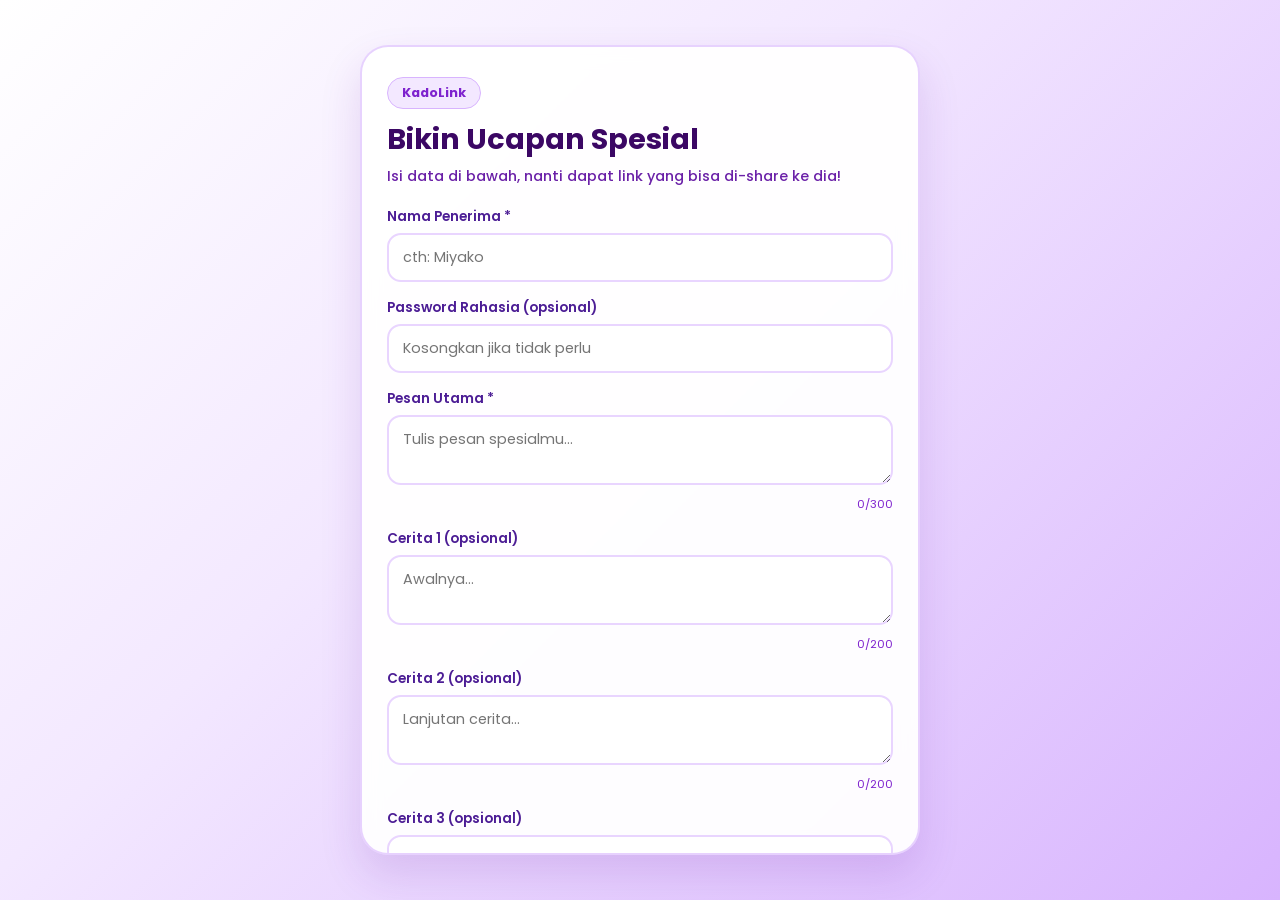
==== index.html @ b810e6c4 "Add initial HTML and CSS files for KadoLink application" ====
<!DOCTYPE html>
<html lang="id">
<head>
    <meta charset="UTF-8">
    <meta name="viewport" content="width=device-width, initial-scale=1.0">
    <title>KadoLink - Buat Ucapan Spesial ✨</title>
    <link rel="icon" href="data:;base64,iVBORw0KGgo=">
    <link rel="preconnect" href="https://fonts.googleapis.com">
    <link rel="preconnect" href="https://fonts.gstatic.com" crossorigin>
    <link href="https://fonts.googleapis.com/css2?family=Poppins:wght@300;400;500;600;700&display=swap" rel="stylesheet">
    <link rel="stylesheet" href="form.css">
</head>
<body>

    <!-- Efek hati jatuh -->
    <div id="hearts"></div>

    <div class="form-card">
        <span class="badge"> KadoLink</span>
        <h1>Bikin Ucapan Spesial</h1>
        <p class="subtitle">Isi data di bawah, nanti dapat link yang bisa di-share ke dia!</p>

        <form id="ucapanForm">
            <div class="form-group">
                <label>Nama Penerima *</label>
                <input type="text" id="nama" placeholder="cth: Miyako" required>
            </div>

            <div class="form-group">
                <label>Password Rahasia (opsional)</label>
                <input type="text" id="password" placeholder="Kosongkan jika tidak perlu">
            </div>

            <div class="form-group">
                <label>Pesan Utama *</label>
                <textarea id="pesan" placeholder="Tulis pesan spesialmu..." required maxlength="300" oninput="updateCounter('pesan','counterPesan')"></textarea>
                <small id="counterPesan" class="char-counter">0/300</small>
            </div>

            <div class="form-group">
                <label>Cerita 1 (opsional)</label>
                <textarea id="cerita1" placeholder="Awalnya..." maxlength="200" oninput="updateCounter('cerita1','counterCerita1')"></textarea>
                <small id="counterCerita1" class="char-counter">0/200</small>
            </div>

            <div class="form-group">
                <label>Cerita 2 (opsional)</label>
                <textarea id="cerita2" placeholder="Lanjutan cerita..." maxlength="200" oninput="updateCounter('cerita2','counterCerita2')"></textarea>
                <small id="counterCerita2" class="char-counter">0/200</small>
            </div>

            <div class="form-group">
                <label>Cerita 3 (opsional)</label>
                <textarea id="cerita3" placeholder="Penutup cerita..." maxlength="200" oninput="updateCounter('cerita3','counterCerita3')"></textarea>
                <small id="counterCerita3" class="char-counter">0/200</small>
            </div>

            <div class="form-group">
                <label>Quote Singkat (opsional)</label>
                <input type="text" id="quote" placeholder="cth: You're super special!" maxlength="100">
            </div>

            <div class="form-group">
                <label>Ucapan Final (opsional)</label>
                <textarea id="finalWish" placeholder="Harapan terakhirmu..." maxlength="200" oninput="updateCounter('finalWish','counterFinalWish')"></textarea>
                <small id="counterFinalWish" class="char-counter">0/200</small>
            </div>

            <div class="form-group">
                <label>URL Foto 1 (opsional)</label>
                <input type="url" id="foto1" placeholder="https://...">
            </div>

            <div class="form-group">
                <label>URL Foto 2 (opsional)</label>
                <input type="url" id="foto2" placeholder="https://...">
            </div>

            <div class="form-group">
                <label>URL Foto 3 (opsional)</label>
                <input type="url" id="foto3" placeholder="https://...">
                <a href="https://phototourl.com/id" target="_blank" style="display: inline-block; margin-top: 6px; color: #7e22ce; font-size: 0.75rem; text-decoration: underline;">📸 Upload foto jadi link di sini</a>
            </div>

            <div class="form-group">
                <label>URL Musik (opsional)</label>
                <input type="url" id="musik" placeholder="https://... (format mp3/wav)">
                <a href="https://www.mp3tourl.com/" target="_blank" style="display: inline-block; margin-top: 6px; color: #7e22ce; font-size: 0.75rem; text-decoration: underline;">🎶 Upload MP3 jadi link di sini</a>
            </div>

            <button type="submit" class="btn-primary">Buat Link Ucapan</button>
        </form>

        <!-- Hasil Link -->
        <div class="result-box" id="resultBox">
            <h3>Link Ucapan Kamu Sudah Jadi!</h3>
            <p class="hint">Salin link di bawah ini:</p>
            <textarea class="link-display" id="longLink" readonly></textarea>
            <button class="btn-copy" onclick="copyLink()">Copy Link Panjang</button>

            <div class="action-buttons">
                <button class="action-btn btn-shortlink" onclick="openTinyURL()">
                    🔗 Buka TinyURL (Buat Shortlink)
                </button>
                <p class="hint">Paste link panjang di TinyURL, klik "Shorten", dapat link pendek siap share.</p>

                <button class="action-btn btn-loveloom" onclick="openLoveloom()">
                    📱 Buka Loveloom (Buat QR Code)
                </button>
                <p class="hint">Paste link (atau shortlink) di Loveloom, generate QR, unduh gambarnya.</p>
            </div>
        </div>

        <footer class="footer-note">
            Made with ❤️ by <strong>KadoLink</strong>
        </footer>
    </div>

    <script>
        // Efek hati jatuh
        function createHeart() {
            const heart = document.createElement('div');
            heart.classList.add('heart');
            const icons = ['💜', '✨', '💖', '🌸'];
            heart.innerHTML = icons[Math.floor(Math.random() * icons.length)];
            heart.style.left = Math.random() * 100 + 'vw';
            heart.style.animationDuration = Math.random() * 3 + 2 + 's';
            heart.style.opacity = Math.random() * 0.7 + 0.3;
            heart.style.fontSize = Math.random() * 12 + 12 + 'px';
            document.body.appendChild(heart);
            setTimeout(() => { heart.remove(); }, 5000);
        }
        setInterval(createHeart, 300);

        // Update counter karakter
        function updateCounter(fieldId, counterId) {
            const field = document.getElementById(fieldId);
            const counter = document.getElementById(counterId);
            if (field && counter) {
                const max = field.maxLength;
                counter.textContent = `${field.value.length}/${max}`;
            }
        }

        // Handle form submit
        document.getElementById('ucapanForm').addEventListener('submit', function(e) {
            e.preventDefault();

            const data = {
                nama: document.getElementById('nama').value.trim(),
                password: document.getElementById('password').value.trim(),
                pesan: document.getElementById('pesan').value.trim(),
                cerita1: document.getElementById('cerita1').value.trim(),
                cerita2: document.getElementById('cerita2').value.trim(),
                cerita3: document.getElementById('cerita3').value.trim(),
                quote: document.getElementById('quote').value.trim(),
                finalWish: document.getElementById('finalWish').value.trim(),
                foto1: document.getElementById('foto1').value.trim(),
                foto2: document.getElementById('foto2').value.trim(),
                foto3: document.getElementById('foto3').value.trim(),
                musik: document.getElementById('musik').value.trim()
            };

            const params = new URLSearchParams();
            Object.keys(data).forEach(key => {
                if (data[key]) {
                    params.append(key, data[key]);
                }
            });

            const baseUrl = new URL('ucapan.html', window.location.href).href;
            const longUrl = baseUrl + '?' + params.toString();

            document.getElementById('longLink').value = longUrl;
            document.getElementById('resultBox').classList.add('show');
            document.getElementById('resultBox').scrollIntoView({ behavior: 'smooth' });
        });

        // Copy link
        function copyLink() {
            const link = document.getElementById('longLink');
            link.select();
            link.setSelectionRange(0, 99999);
            navigator.clipboard.writeText(link.value).then(() => {
                alert('Link panjang tersalin!');
            }).catch(() => {
                document.execCommand('copy');
                alert('Link tersalin!');
            });
        }

        // Buka TinyURL
        function openTinyURL() {
            window.open('https://tinyurl.com/app', '_blank');
        }

        // Buka Loveloom (sudah diganti ke love.tsonit.com)
        function openLoveloom() {
            window.open('https://love.tsonit.com/create-qrcode', '_blank');
        }
    </script>
</body>
</html>
---- form.css ----
* {
    box-sizing: border-box;
    margin: 0;
    padding: 0;
}

body {
    background: linear-gradient(135deg, #ffffff 0%, #f3e8ff 40%, #d8b4fe 100%);
    font-family: 'Poppins', sans-serif;
    min-height: 100vh;
    display: flex;
    justify-content: center;
    align-items: center;
    padding: 30px 20px;
    color: #3b0764;
    position: relative;
    overflow-x: hidden;
}

.heart {
    position: fixed;
    top: -10%;
    color: #c084fc;
    z-index: 1;
    user-select: none;
    pointer-events: none;
    animation: fall linear infinite;
}

@keyframes fall {
    0% { top: -10%; transform: translateX(0) rotate(0deg); }
    100% { top: 110%; transform: translateX(80px) rotate(360deg); }
}

.form-card {
    background: rgba(255, 255, 255, 0.95);
    backdrop-filter: blur(10px);
    border: 2px solid rgba(216, 180, 254, 0.6);
    border-radius: 28px;
    box-shadow: 0 20px 40px rgba(107, 33, 168, 0.15);
    max-width: 560px;
    width: 100%;
    padding: 30px 25px;
    position: relative;
    z-index: 10;
    max-height: 90vh;
    overflow-y: auto;
}

.form-card::-webkit-scrollbar {
    width: 5px;
}
.form-card::-webkit-scrollbar-thumb {
    background: #c084fc;
    border-radius: 10px;
}

.badge {
    background: #f3e8ff;
    color: #7e22ce;
    font-size: 0.8rem;
    font-weight: 700;
    padding: 6px 14px;
    border-radius: 20px;
    display: inline-block;
    margin-bottom: 12px;
    border: 1px solid #d8b4fe;
}

h1 {
    font-size: 1.8rem;
    font-weight: 700;
    line-height: 1.3;
    margin-bottom: 8px;
}

.subtitle {
    color: #6b21a8;
    font-size: 0.9rem;
    margin-bottom: 20px;
    font-weight: 500;
}

.form-group {
    margin-bottom: 16px;
    text-align: left;
}

label {
    display: block;
    font-size: 0.85rem;
    font-weight: 600;
    color: #4c1d95;
    margin-bottom: 6px;
}

input, textarea {
    width: 100%;
    padding: 12px 14px;
    border: 2px solid #e9d5ff;
    border-radius: 14px;
    font-family: 'Poppins', sans-serif;
    font-size: 0.9rem;
    color: #3b0764;
    background: #ffffff;
    transition: all 0.3s ease;
}

input:focus, textarea:focus {
    outline: none;
    border-color: #a855f7;
    box-shadow: 0 0 0 3px rgba(168, 85, 247, 0.1);
}

textarea {
    resize: vertical;
    min-height: 70px;
}

.char-counter {
    display: block;
    text-align: right;
    font-size: 0.7rem;
    color: #7e22ce;
    margin-top: 4px;
}

.btn-primary {
    background: linear-gradient(135deg, #9333ea, #7e22ce);
    color: white;
    border: none;
    padding: 14px 20px;
    font-size: 1rem;
    font-weight: 700;
    border-radius: 25px;
    cursor: pointer;
    transition: all 0.3s ease;
    box-shadow: 0 8px 20px rgba(126, 34, 206, 0.3);
    width: 100%;
    margin-top: 10px;
}

.btn-primary:hover {
    transform: translateY(-2px);
    box-shadow: 0 10px 25px rgba(126, 34, 206, 0.4);
}

.result-box {
    margin-top: 25px;
    padding: 20px;
    background: #faf5ff;
    border-radius: 20px;
    border: 2px solid #e9d5ff;
    display: none;
}

.result-box.show {
    display: block;
    animation: slideDown 0.5s ease-in-out;
}

@keyframes slideDown {
    from { opacity: 0; transform: translateY(-15px); }
    to { opacity: 1; transform: translateY(0); }
}

.result-box h3 {
    font-size: 1.1rem;
    color: #3b0764;
    margin-bottom: 10px;
}

.link-display {
    width: 100%;
    background: #ffffff;
    border: 2px solid #d8b4fe;
    border-radius: 12px;
    padding: 10px;
    font-size: 0.8rem;
    color: #4c1d95;
    word-break: break-all;
    margin-bottom: 10px;
    resize: vertical;
    min-height: 80px;
}

.btn-copy {
    background: #ffffff;
    color: #7e22ce;
    border: 2px solid #a855f7;
    padding: 10px 16px;
    border-radius: 20px;
    font-weight: 600;
    cursor: pointer;
    transition: all 0.3s ease;
    margin-bottom: 10px;
    width: 100%;
}

.btn-copy:hover {
    background: #f3e8ff;
    transform: translateY(-1px);
}

.action-buttons {
    display: flex;
    flex-direction: column;
    gap: 10px;
    margin-top: 15px;
}

.action-btn {
    padding: 12px 16px;
    border-radius: 20px;
    font-weight: 700;
    cursor: pointer;
    transition: all 0.3s ease;
    border: none;
    font-size: 0.9rem;
}

.btn-shortlink {
    background: #f3e8ff;
    color: #7e22ce;
    border: 2px solid #c084fc;
}

.btn-shortlink:hover {
    background: #ede9fe;
    transform: translateY(-2px);
}

.btn-loveloom {
    background: #fce7f3;
    color: #be185d;
    border: 2px solid #f472b6;
}

.btn-loveloom:hover {
    background: #fbcfe8;
    transform: translateY(-2px);
}

.hint {
    font-size: 0.75rem;
    color: #6b21a8;
    margin-bottom: 5px;
    text-align: center;
}

.footer-note {
    margin-top: 20px;
    text-align: center;
    font-size: 0.75rem;
    color: #7e22ce;
    font-weight: 500;
}

@media screen and (max-width: 600px) {
    .form-card { padding: 20px 15px; }
    h1 { font-size: 1.5rem; }
}
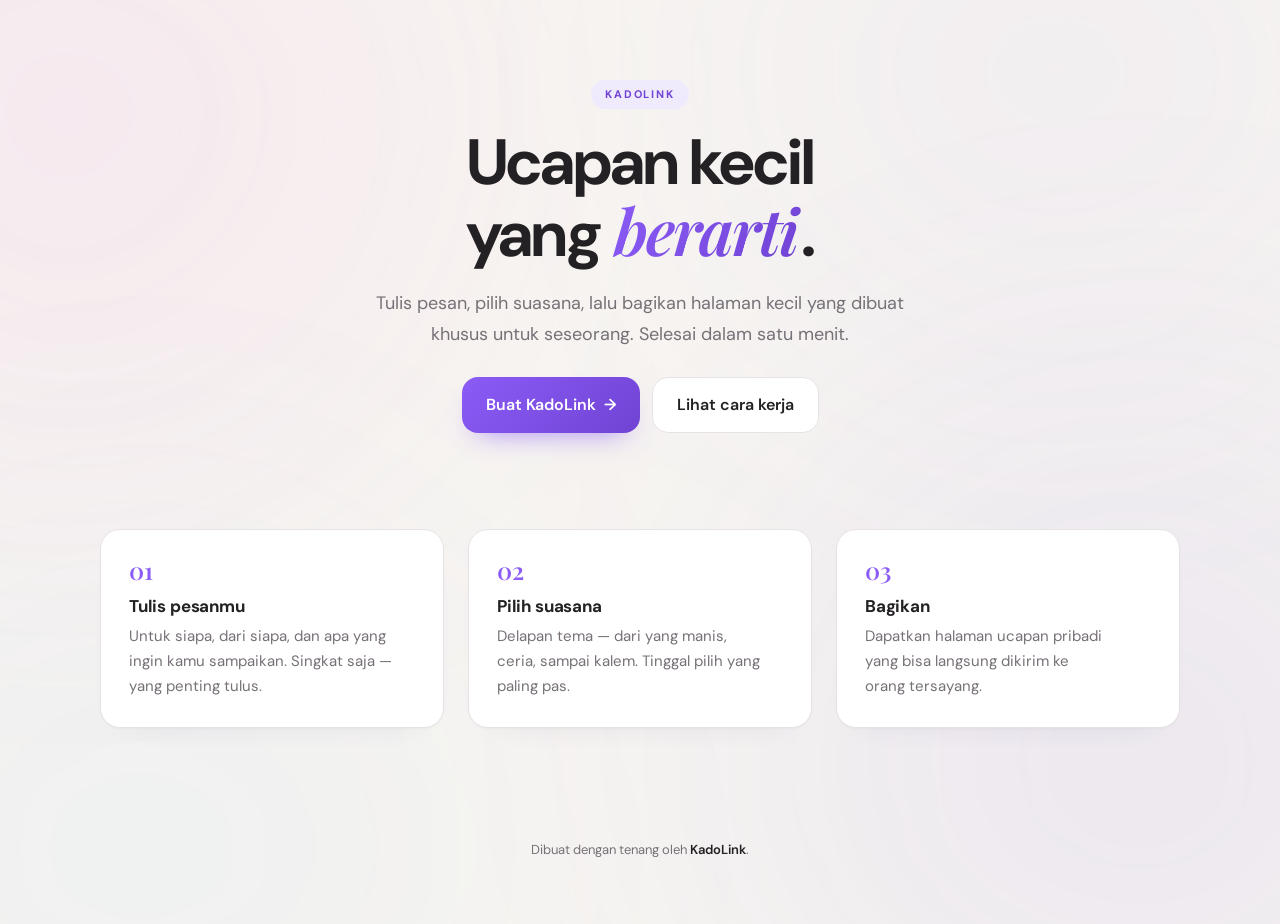
==== commit 40f74e39: "Refactor KadoLink pages: redesign index and ucapan, implement create and ucapan scripts, remove old " ====
--- a/index.html
+++ b/index.html
@@ -1,203 +1,75 @@
 <!DOCTYPE html>
 <html lang="id">
 <head>
-    <meta charset="UTF-8">
-    <meta name="viewport" content="width=device-width, initial-scale=1.0">
-    <title>KadoLink - Buat Ucapan Spesial ✨</title>
-    <link rel="icon" href="data:;base64,iVBORw0KGgo=">
-    <link rel="preconnect" href="https://fonts.googleapis.com">
-    <link rel="preconnect" href="https://fonts.gstatic.com" crossorigin>
-    <link href="https://fonts.googleapis.com/css2?family=Poppins:wght@300;400;500;600;700&display=swap" rel="stylesheet">
-    <link rel="stylesheet" href="form.css">
+  <meta charset="UTF-8">
+  <meta name="viewport" content="width=device-width, initial-scale=1.0, viewport-fit=cover">
+  <meta name="color-scheme" content="light">
+  <meta name="description" content="KadoLink — buat halaman ucapan personal untuk orang spesial dalam hitungan detik.">
+  <meta name="theme-color" content="#f7f5f1">
+  <title>KadoLink — Ucapan kecil yang berarti</title>
+
+  <link rel="stylesheet" href="css/global.css">
+  <link rel="stylesheet" href="css/index.css">
 </head>
 <body>
+  <main class="aura-bg">
+    <div class="aura-layer-1" aria-hidden="true"></div>
+    <div class="aura-layer-2" aria-hidden="true"></div>
 
-    <!-- Efek hati jatuh -->
-    <div id="hearts"></div>
+    <div class="aura-content">
+      <section class="landing">
 
-    <div class="form-card">
-        <span class="badge"> KadoLink</span>
-        <h1>Bikin Ucapan Spesial</h1>
-        <p class="subtitle">Isi data di bawah, nanti dapat link yang bisa di-share ke dia!</p>
+        <header class="landing-hero">
+          <span class="landing-badge">KadoLink</span>
 
-        <form id="ucapanForm">
-            <div class="form-group">
-                <label>Nama Penerima *</label>
-                <input type="text" id="nama" placeholder="cth: Miyako" required>
-            </div>
+          <h1 class="landing-title">
+            Ucapan kecil<br>
+            yang <em>berarti</em>.
+          </h1>
 
-            <div class="form-group">
-                <label>Password Rahasia (opsional)</label>
-                <input type="text" id="password" placeholder="Kosongkan jika tidak perlu">
-            </div>
+          <p class="landing-subtitle">
+            Tulis pesan, pilih suasana, lalu bagikan halaman
+            kecil yang dibuat khusus untuk seseorang.
+            Selesai dalam satu menit.
+          </p>
 
-            <div class="form-group">
-                <label>Pesan Utama *</label>
-                <textarea id="pesan" placeholder="Tulis pesan spesialmu..." required maxlength="300" oninput="updateCounter('pesan','counterPesan')"></textarea>
-                <small id="counterPesan" class="char-counter">0/300</small>
-            </div>
+          <div class="landing-actions">
+            <a href="create.html" class="landing-cta">
+              Buat KadoLink
+              <span aria-hidden="true">→</span>
+            </a>
+            <a href="#cara-kerja" class="landing-cta is-ghost">
+              Lihat cara kerja
+            </a>
+          </div>
+        </header>
 
-            <div class="form-group">
-                <label>Cerita 1 (opsional)</label>
-                <textarea id="cerita1" placeholder="Awalnya..." maxlength="200" oninput="updateCounter('cerita1','counterCerita1')"></textarea>
-                <small id="counterCerita1" class="char-counter">0/200</small>
-            </div>
+        <section class="landing-features" id="cara-kerja" aria-label="Cara kerja">
+          <article class="feature">
+            <span class="feature-number">01</span>
+            <h2>Tulis pesanmu</h2>
+            <p>Untuk siapa, dari siapa, dan apa yang ingin kamu sampaikan. Singkat saja — yang penting tulus.</p>
+          </article>
 
-            <div class="form-group">
-                <label>Cerita 2 (opsional)</label>
-                <textarea id="cerita2" placeholder="Lanjutan cerita..." maxlength="200" oninput="updateCounter('cerita2','counterCerita2')"></textarea>
-                <small id="counterCerita2" class="char-counter">0/200</small>
-            </div>
+          <article class="feature">
+            <span class="feature-number">02</span>
+            <h2>Pilih suasana</h2>
+            <p>Delapan tema — dari yang manis, ceria, sampai kalem. Tinggal pilih yang paling pas.</p>
+          </article>
 
-            <div class="form-group">
-                <label>Cerita 3 (opsional)</label>
-                <textarea id="cerita3" placeholder="Penutup cerita..." maxlength="200" oninput="updateCounter('cerita3','counterCerita3')"></textarea>
-                <small id="counterCerita3" class="char-counter">0/200</small>
-            </div>
+          <article class="feature">
+            <span class="feature-number">03</span>
+            <h2>Bagikan</h2>
+            <p>Dapatkan halaman ucapan pribadi yang bisa langsung dikirim ke orang tersayang.</p>
+          </article>
+        </section>
 
-            <div class="form-group">
-                <label>Quote Singkat (opsional)</label>
-                <input type="text" id="quote" placeholder="cth: You're super special!" maxlength="100">
-            </div>
+        <footer class="landing-footer">
+          <p>Dibuat dengan tenang oleh <strong>KadoLink</strong>.</p>
+        </footer>
 
-            <div class="form-group">
-                <label>Ucapan Final (opsional)</label>
-                <textarea id="finalWish" placeholder="Harapan terakhirmu..." maxlength="200" oninput="updateCounter('finalWish','counterFinalWish')"></textarea>
-                <small id="counterFinalWish" class="char-counter">0/200</small>
-            </div>
-
-            <div class="form-group">
-                <label>URL Foto 1 (opsional)</label>
-                <input type="url" id="foto1" placeholder="https://...">
-            </div>
-
-            <div class="form-group">
-                <label>URL Foto 2 (opsional)</label>
-                <input type="url" id="foto2" placeholder="https://...">
-            </div>
-
-            <div class="form-group">
-                <label>URL Foto 3 (opsional)</label>
-                <input type="url" id="foto3" placeholder="https://...">
-                <a href="https://phototourl.com/id" target="_blank" style="display: inline-block; margin-top: 6px; color: #7e22ce; font-size: 0.75rem; text-decoration: underline;">📸 Upload foto jadi link di sini</a>
-            </div>
-
-            <div class="form-group">
-                <label>URL Musik (opsional)</label>
-                <input type="url" id="musik" placeholder="https://... (format mp3/wav)">
-                <a href="https://www.mp3tourl.com/" target="_blank" style="display: inline-block; margin-top: 6px; color: #7e22ce; font-size: 0.75rem; text-decoration: underline;">🎶 Upload MP3 jadi link di sini</a>
-            </div>
-
-            <button type="submit" class="btn-primary">Buat Link Ucapan</button>
-        </form>
-
-        <!-- Hasil Link -->
-        <div class="result-box" id="resultBox">
-            <h3>Link Ucapan Kamu Sudah Jadi!</h3>
-            <p class="hint">Salin link di bawah ini:</p>
-            <textarea class="link-display" id="longLink" readonly></textarea>
-            <button class="btn-copy" onclick="copyLink()">Copy Link Panjang</button>
-
-            <div class="action-buttons">
-                <button class="action-btn btn-shortlink" onclick="openTinyURL()">
-                    🔗 Buka TinyURL (Buat Shortlink)
-                </button>
-                <p class="hint">Paste link panjang di TinyURL, klik "Shorten", dapat link pendek siap share.</p>
-
-                <button class="action-btn btn-loveloom" onclick="openLoveloom()">
-                    📱 Buka Loveloom (Buat QR Code)
-                </button>
-                <p class="hint">Paste link (atau shortlink) di Loveloom, generate QR, unduh gambarnya.</p>
-            </div>
-        </div>
-
-        <footer class="footer-note">
-            Made with ❤️ by <strong>KadoLink</strong>
-        </footer>
+      </section>
     </div>
-
-    <script>
-        // Efek hati jatuh
-        function createHeart() {
-            const heart = document.createElement('div');
-            heart.classList.add('heart');
-            const icons = ['💜', '✨', '💖', '🌸'];
-            heart.innerHTML = icons[Math.floor(Math.random() * icons.length)];
-            heart.style.left = Math.random() * 100 + 'vw';
-            heart.style.animationDuration = Math.random() * 3 + 2 + 's';
-            heart.style.opacity = Math.random() * 0.7 + 0.3;
-            heart.style.fontSize = Math.random() * 12 + 12 + 'px';
-            document.body.appendChild(heart);
-            setTimeout(() => { heart.remove(); }, 5000);
-        }
-        setInterval(createHeart, 300);
-
-        // Update counter karakter
-        function updateCounter(fieldId, counterId) {
-            const field = document.getElementById(fieldId);
-            const counter = document.getElementById(counterId);
-            if (field && counter) {
-                const max = field.maxLength;
-                counter.textContent = `${field.value.length}/${max}`;
-            }
-        }
-
-        // Handle form submit
-        document.getElementById('ucapanForm').addEventListener('submit', function(e) {
-            e.preventDefault();
-
-            const data = {
-                nama: document.getElementById('nama').value.trim(),
-                password: document.getElementById('password').value.trim(),
-                pesan: document.getElementById('pesan').value.trim(),
-                cerita1: document.getElementById('cerita1').value.trim(),
-                cerita2: document.getElementById('cerita2').value.trim(),
-                cerita3: document.getElementById('cerita3').value.trim(),
-                quote: document.getElementById('quote').value.trim(),
-                finalWish: document.getElementById('finalWish').value.trim(),
-                foto1: document.getElementById('foto1').value.trim(),
-                foto2: document.getElementById('foto2').value.trim(),
-                foto3: document.getElementById('foto3').value.trim(),
-                musik: document.getElementById('musik').value.trim()
-            };
-
-            const params = new URLSearchParams();
-            Object.keys(data).forEach(key => {
-                if (data[key]) {
-                    params.append(key, data[key]);
-                }
-            });
-
-            const baseUrl = new URL('ucapan.html', window.location.href).href;
-            const longUrl = baseUrl + '?' + params.toString();
-
-            document.getElementById('longLink').value = longUrl;
-            document.getElementById('resultBox').classList.add('show');
-            document.getElementById('resultBox').scrollIntoView({ behavior: 'smooth' });
-        });
-
-        // Copy link
-        function copyLink() {
-            const link = document.getElementById('longLink');
-            link.select();
-            link.setSelectionRange(0, 99999);
-            navigator.clipboard.writeText(link.value).then(() => {
-                alert('Link panjang tersalin!');
-            }).catch(() => {
-                document.execCommand('copy');
-                alert('Link tersalin!');
-            });
-        }
-
-        // Buka TinyURL
-        function openTinyURL() {
-            window.open('https://tinyurl.com/app', '_blank');
-        }
-
-        // Buka Loveloom (sudah diganti ke love.tsonit.com)
-        function openLoveloom() {
-            window.open('https://love.tsonit.com/create-qrcode', '_blank');
-        }
-    </script>
+  </main>
 </body>
 </html>
--- a/css/global.css
+++ b/css/global.css
@@ -0,0 +1,146 @@
+/* ============================================================
+   GLOBAL — fondasi universal KadoLink
+   Reset + token + typography + Orchid Bloom background
+   ============================================================ */
+
+@import url('https://fonts.googleapis.com/css2?family=DM+Sans:wght@400;500;600;700&family=Playfair+Display:wght@500;600&display=swap');
+
+/* ---------- RESET ---------- */
+*,
+*::before,
+*::after {
+  box-sizing: border-box;
+  margin: 0;
+  padding: 0;
+}
+
+html {
+  scroll-behavior: smooth;
+  -webkit-text-size-adjust: 100%;
+}
+
+img, svg, video, canvas {
+  display: block;
+  max-width: 100%;
+  height: auto;
+}
+
+button, input, textarea, select {
+  font: inherit;
+  color: inherit;
+}
+
+button {
+  background: none;
+  border: 0;
+  cursor: pointer;
+}
+
+a { color: inherit; }
+
+::selection {
+  background: #ded0ff;
+  color: #302044;
+}
+
+:focus-visible {
+  outline: 2px solid #8b5cf6;
+  outline-offset: 3px;
+  border-radius: 6px;
+}
+
+/* ---------- TOKEN ---------- */
+:root {
+  --bg:          #f7f5f1;
+  --surface:     #ffffff;
+  --text:        #242124;
+  --muted:       #777177;
+  --border:      #e7e2e5;
+  --accent:      #8b5cf6;
+  --accent-dark: #7043d4;
+  --accent-soft: #f0eafd;
+
+  --radius: 16px;
+
+  --font-sans:    "DM Sans", system-ui, -apple-system, "Segoe UI", Roboto, sans-serif;
+  --font-display: "Playfair Display", Georgia, serif;
+
+  --pad-inline:  clamp(1rem, 4vw, 2rem);
+  --max-content: 1180px;
+}
+
+/* ---------- BODY ---------- */
+body {
+  min-height: 100vh;
+  min-height: 100dvh;
+  overflow-x: hidden;
+  background: var(--bg);
+  color: var(--text);
+  font-family: var(--font-sans);
+  font-size: 1rem;
+  line-height: 1.6;
+  -webkit-font-smoothing: antialiased;
+  text-rendering: optimizeLegibility;
+}
+
+h1, h2, h3, h4 {
+  font-family: var(--font-sans);
+  line-height: 1.2;
+  letter-spacing: -0.01em;
+  color: var(--text);
+}
+
+p { text-wrap: pretty; }
+
+/* ---------- AURA / ORCHID BLOOM BACKGROUND ---------- */
+.aura-bg {
+  position: relative;
+  min-height: 100vh;
+  min-height: 100dvh;
+  overflow: clip;
+  isolation: isolate;
+}
+
+.aura-layer-1,
+.aura-layer-2 {
+  position: absolute;
+  inset: -15%;
+  z-index: 0;
+  pointer-events: none;
+  filter: blur(110px);
+  transform: translateZ(0);
+  will-change: transform;
+  opacity: 0.55;
+}
+
+.aura-layer-1 {
+  background:
+    radial-gradient(circle at 15% 20%, rgba(239, 114, 219, 0.18), transparent 35%),
+    radial-gradient(circle at 80% 75%, rgba(107, 82, 232, 0.16), transparent 38%);
+}
+
+.aura-layer-2 {
+  background:
+    radial-gradient(circle at 75% 15%, rgba(180, 146, 255, 0.14), transparent 32%),
+    radial-gradient(circle at 20% 85%, rgba(76, 153, 255, 0.09), transparent 35%);
+}
+
+.aura-content {
+  position: relative;
+  z-index: 1;
+  width: 100%;
+  max-width: var(--max-content);
+  margin-inline: auto;
+  padding-inline: max(var(--pad-inline), env(safe-area-inset-left)) max(var(--pad-inline), env(safe-area-inset-right));
+  padding-bottom: max(1rem, env(safe-area-inset-bottom));
+}
+
+/* ---------- MOTION PREFERENCE ---------- */
+@media (prefers-reduced-motion: reduce) {
+  *, *::before, *::after {
+    animation-duration: 0.01ms !important;
+    animation-iteration-count: 1 !important;
+    transition-duration: 0.01ms !important;
+    scroll-behavior: auto !important;
+  }
+}
--- a/css/index.css
+++ b/css/index.css
@@ -0,0 +1,198 @@
+/* ============================================================
+   INDEX — landing page
+   Bergantung pada token dari global.css
+   ============================================================ */
+
+.landing {
+  display: grid;
+  gap: clamp(3rem, 8vw, 6rem);
+  padding-block: clamp(2.5rem, 8vw, 5rem) clamp(1.5rem, 4vw, 3rem);
+}
+
+/* ---------- HERO ---------- */
+.landing-hero {
+  max-width: 720px;
+  margin-inline: auto;
+  text-align: center;
+  display: grid;
+  justify-items: center;
+  gap: 1.25rem;
+}
+
+.landing-badge {
+  display: inline-block;
+  padding: 0.35rem 0.9rem;
+  font-size: 0.6875rem;
+  font-weight: 700;
+  letter-spacing: 0.16em;
+  text-transform: uppercase;
+  color: var(--accent-dark);
+  background: var(--accent-soft);
+  border-radius: 999px;
+}
+
+.landing-title {
+  font-family: var(--font-sans);
+  font-size: clamp(2.25rem, 7.5vw, 4rem);
+  line-height: 1.05;
+  letter-spacing: -0.03em;
+  font-weight: 700;
+  color: var(--text);
+  text-wrap: balance;
+}
+
+.landing-title em {
+  font-family: var(--font-display);
+  font-style: italic;
+  font-weight: 600;
+  background: linear-gradient(120deg, var(--accent) 0%, var(--accent-dark) 100%);
+  -webkit-background-clip: text;
+  background-clip: text;
+  color: transparent;
+  padding-inline: 0.05em;
+}
+
+.landing-subtitle {
+  max-width: 46ch;
+  font-size: clamp(1rem, 2.6vw, 1.125rem);
+  line-height: 1.7;
+  color: var(--muted);
+  text-wrap: pretty;
+}
+
+.landing-actions {
+  display: flex;
+  flex-wrap: wrap;
+  gap: 0.75rem;
+  justify-content: center;
+  margin-top: 0.5rem;
+}
+
+.landing-cta {
+  display: inline-flex;
+  align-items: center;
+  gap: 0.5rem;
+  padding: 0.875rem 1.5rem;
+  font-size: 1rem;
+  font-weight: 600;
+  color: #fff;
+  text-decoration: none;
+  background: linear-gradient(135deg, var(--accent), var(--accent-dark));
+  border-radius: var(--radius);
+  box-shadow: 0 14px 28px -16px rgba(139, 92, 246, 0.8);
+  transition: transform 0.12s ease, box-shadow 0.2s ease, background 0.2s ease;
+}
+
+.landing-cta:hover {
+  box-shadow: 0 18px 32px -16px rgba(139, 92, 246, 0.95);
+}
+
+.landing-cta:active {
+  transform: translateY(1px) scale(0.995);
+}
+
+.landing-cta span {
+  transition: transform 0.2s ease;
+}
+
+.landing-cta:hover span {
+  transform: translateX(3px);
+}
+
+.landing-cta.is-ghost {
+  color: var(--text);
+  background: var(--surface);
+  border: 1px solid var(--border);
+  box-shadow: none;
+}
+
+.landing-cta.is-ghost:hover {
+  background: #fbfafc;
+  border-color: #cfc7d6;
+  box-shadow: none;
+}
+
+/* ---------- FEATURES ---------- */
+.landing-features {
+  display: grid;
+  grid-template-columns: 1fr;
+  gap: clamp(1rem, 2.5vw, 1.5rem);
+  max-width: 1080px;
+  margin-inline: auto;
+}
+
+@media (min-width: 720px) {
+  .landing-features {
+    grid-template-columns: repeat(3, minmax(0, 1fr));
+  }
+}
+
+.feature {
+  display: grid;
+  gap: 0.5rem;
+  padding: clamp(1.25rem, 3vw, 1.75rem);
+  background: var(--surface);
+  border: 1px solid var(--border);
+  border-radius: calc(var(--radius) + 4px);
+  box-shadow:
+    0 1px 2px rgba(36, 33, 36, 0.03),
+    0 16px 32px -28px rgba(80, 60, 120, 0.16);
+  transition: transform 0.2s ease, box-shadow 0.2s ease, border-color 0.2s ease;
+}
+
+.feature:hover {
+  transform: translateY(-2px);
+  border-color: #dcd4e4;
+  box-shadow:
+    0 1px 2px rgba(36, 33, 36, 0.03),
+    0 22px 40px -28px rgba(80, 60, 120, 0.24);
+}
+
+.feature-number {
+  display: inline-block;
+  margin-bottom: 0.375rem;
+  font-family: var(--font-display);
+  font-size: 1.5rem;
+  font-weight: 600;
+  color: var(--accent);
+  line-height: 1;
+}
+
+.feature h2 {
+  font-size: 1.0625rem;
+  font-weight: 700;
+  color: var(--text);
+  letter-spacing: -0.01em;
+}
+
+.feature p {
+  font-size: 0.9375rem;
+  line-height: 1.65;
+  color: var(--muted);
+  text-wrap: pretty;
+}
+
+/* ---------- FOOTER ---------- */
+.landing-footer {
+  text-align: center;
+  padding-top: 1rem;
+  color: var(--muted);
+  font-size: 0.8125rem;
+}
+
+.landing-footer strong {
+  color: var(--text);
+  font-weight: 600;
+}
+
+/* ---------- RESPONSIVE ---------- */
+@media (max-width: 480px) {
+  .landing-actions {
+    flex-direction: column;
+    width: 100%;
+  }
+  .landing-cta {
+    width: 100%;
+    justify-content: center;
+  }
+}
